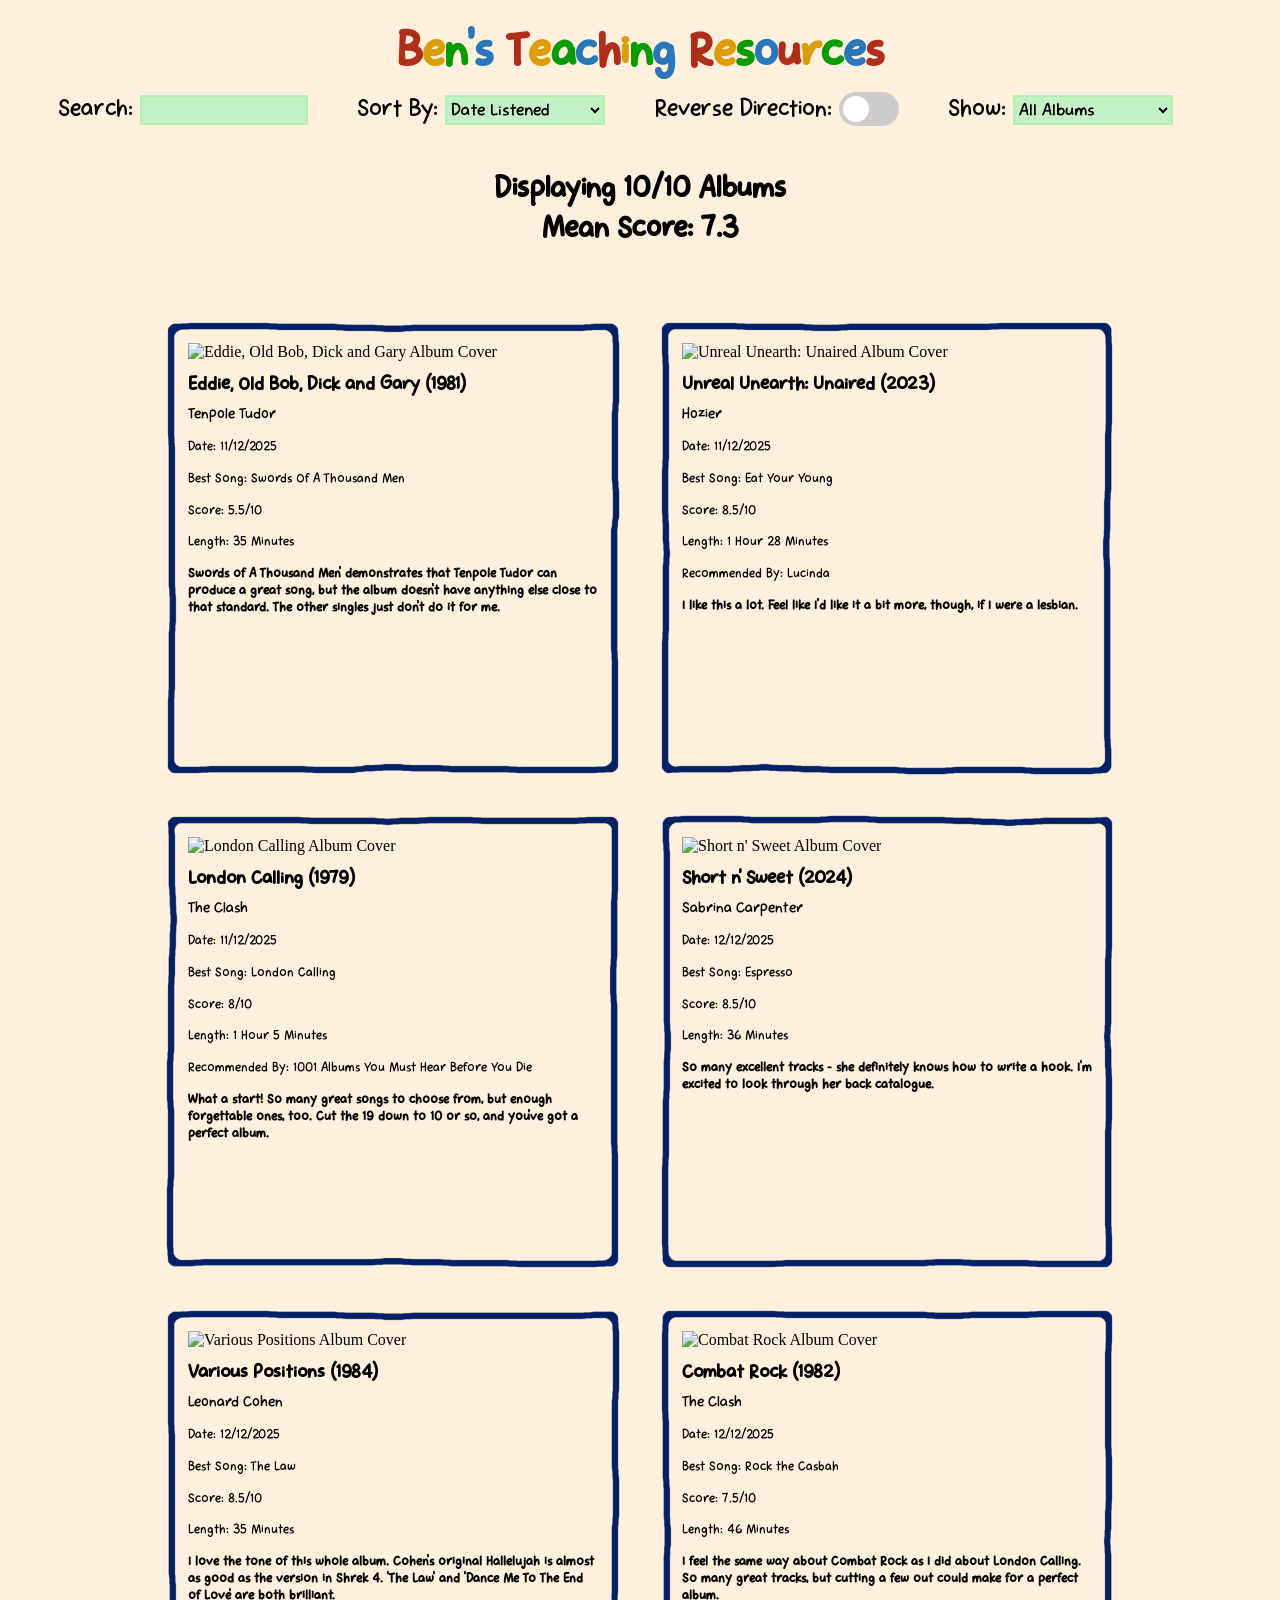
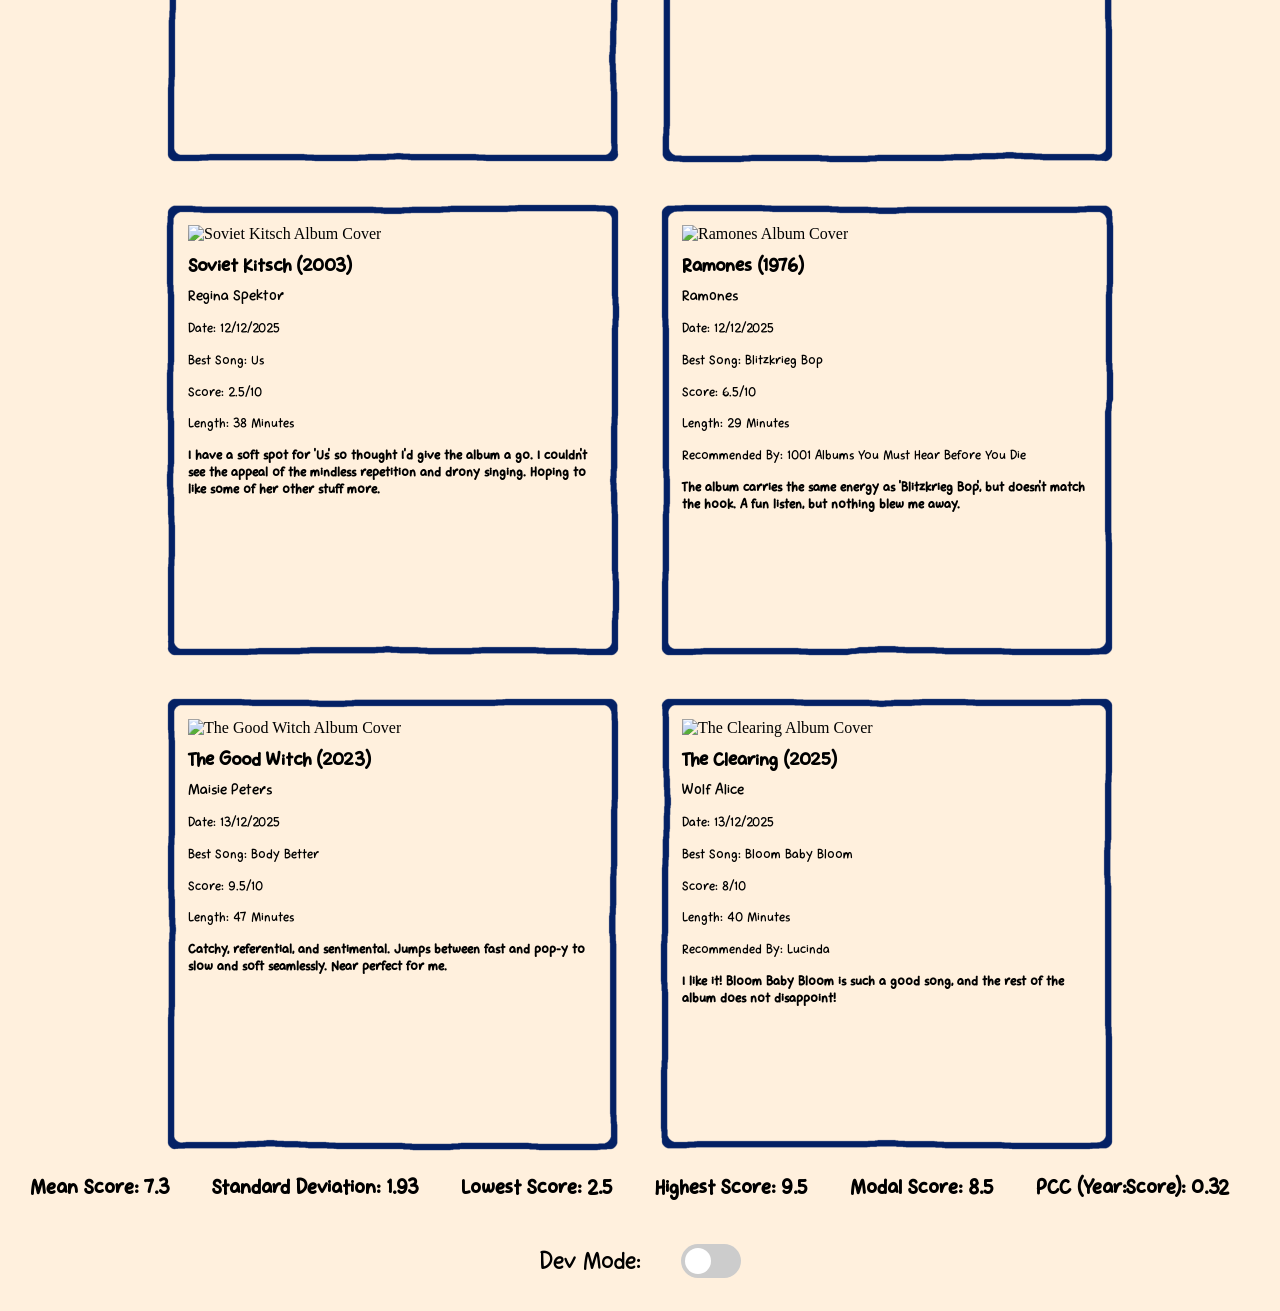
==== resources.html @ 210546ee "Added starter framework test" ====
<!DOCTYPE html>
<html lang="en">
<head>
    <meta charset="UTF-8">
    <meta name="viewport" content="width=device-width, initial-scale=1.0">
    <title>Resources</title>
    <script src="sortResources.js"></script>
    <script src="https://ajax.googleapis.com/ajax/libs/jquery/1.11.1/jquery.min.js"></script>
    <link rel="stylesheet" href="resourceStyles.css">
    <link rel="preconnect" href="https://fonts.googleapis.com">
    <link rel="preconnect" href="https://fonts.gstatic.com" crossorigin>
    <link href="https://fonts.googleapis.com/css2?family=Cascadia+Code:ital,wght@0,200..700;1,200..700&family=Fira+Code:wght@300..700&family=Happy+Monkey&family=IM+Fell+DW+Pica:ital@0;1&family=Lora:ital,wght@0,400..700;1,400..700&family=Roboto:ital,wght@0,100..900;1,100..900&family=Winky+Rough:ital,wght@0,300..900;1,300..900&display=swap" rel="stylesheet">
</head>
<body>
    <div class="fullTitle">
        <div class="colourRed" >B</div>
        <div  class="colourYellow">e</div>
        <div  class="colourGreen">n</div>
        <div  class="colourBlue">'s </div>
        <div  class="colourRed">T</div>
        <div  class="colourYellow">e</div>
        <div  class="colourGreen">a</div>
        <div  class="colourBlue">c</div>
        <div  class="colourRed">h</div>
        <div  class="colourYellow">i</div>
        <div  class="colourGreen">n</div>
        <div  class="colourBlue">g </div>
        <div  class="colourRed">R</div>
        <div  class="colourYellow">e</div>
        <div  class="colourGreen">s</div>
        <div  class="colourBlue">o</div>
        <div  class="colourRed">u</div>
        <div  class="colourYellow">r</div>
        <div  class="colourGreen">c</div>
        <div  class="colourBlue">e</div>
        <div  class="colourRed">s</div>
    </div>
    <div class="controls">

        
        <div class="control" class="standardText">Search:
            <input type="text" name="search" id="search" class="standardText"/>
        </div>
        <div class="control">Sort By:
            <select name="sort" id="sort" class="standardText">
                <option value="ID" class="standardText">Date Listened</option>
                <option value="Artist" class="standardText">Artist</option>
                <option value="Name" class="standardText">Album Name</option>
                <option value="Score" class="standardText">Score</option>
                <option value="Length" class="standardText">Length</option>
                <option value="Year" class="standardText">Release Year</option>
                <option value="Stone" class="standardText">Rolling Stone Top 500 Ranking</option>
            </select>
        </div>
        <div class="control">Reverse Direction:
            <label class="switch">
                <input type="checkbox" name="order" id="order">
                <span class="slider round"></span>
            </label>
        </div>
        
        <div class="control">Show:
            <select name="displayType" id="displayType" class="standardText" onchange="delayedSearching()">
                <option value="All" class="standardText">All Albums</option>
                <option value="Month" class="standardText">By Listen Month</option>
                <option value="Recommender" class="standardText">Recommendended By</option>
                <option value="Artist" class="standardText">By Artist</option>
                <option value="Decade" class="standardText">From Decade</option>
                <option value="Genre" class="standardText">By Genre</option>
                <option value="Country" class="standardText">By Location</option>
                <option value="Revisited" class="standardText">Whether Revisited</option>
                <option value="Collections" class="standardText">By Collection</option>
            </select>
        </div>
        <div id="choosers"></div>
    </div>
    <div class="counter">
    <div id="albumCount" class="topstats"></div>
    </div>
    <div id="albums" class="bigHolder"></div>
    <div id="stats" class="stats"></div>

            <div class="extraHolder">Dev Mode:
            <label class="switchTwo">
                <input type="checkbox" name="devm" id="devm">
                <span class="slider round"></span>
            </label>
        </div>
        <script src="sortResources.js"></script>
</body>
</html>
---- resourceStyles.css ----
@font-face {
    font-family: mainFont;
    src: url(./fonts/Mochibop-Demo.ttf);
}



.control {
    padding-bottom: 4px;
    font-family: mainFont;
    font-size: 27px;
    
}

input {
    width: 10rem;
    background-color: #c3f0c6;
    border: #b2eeac 2px solid;
    font-size: 20px;
    font-family: mainFont;
}
select {
    width: 10rem;
    background-color: #c3f0c6;
    border: #b2eeac 2px solid;
    font-size: 20px;
    font-family: mainFont;
}
select>option {
    background-color: #b8e1ba;
}

.controls {
    padding-bottom: 4px;
    font-size: 15px;
    font-family: mainFont;
    display : flex;
    justify-content: space-evenly;
    flex-wrap: wrap;
    align-content: center;
}

.fullTitle{
            display : flex;
    justify-content: center;
    flex-wrap: wrap;
    align-content: center;
    white-space:pre;
}

.title{
    font-size: 40pt;
    font-weight: bold;
    margin-top: 10px;
    margin-bottom: 10px;
    font-family: mainFont;
    background-color: #FFF0DD;
}

.counter{
        font-size: 25pt;
    font-weight: bold;
    font-family: mainFont;
    background-color: #FFF0DD;
    display : flex;
    justify-content: center;
    flex-wrap: wrap;
    align-content: center;
    white-space:pre;
}

.colourRed{
    font-size: 40pt;
    font-weight: bold;
    margin-top: 10px;
    margin-bottom: 10px;
    font-family: mainFont;
    color: #B02E18;
}

.stats{
            font-size: 17pt;
    font-weight: bold;
    font-family: mainFont;
    background-color: #FFF0DD;
    display : flex;
    justify-content: space-evenly;
    flex-wrap: wrap;
    align-content: center;
    white-space:pre;
}

.topstats{
    font-weight: bold;
    font-family: mainFont;
    background-color: #FFF0DD;
    display : flex;
    justify-content: space-evenly;
    flex-wrap: wrap;
    align-content: center;
    text-align: center;
    white-space:pre;
}

.colourYellow{
    font-size: 40pt;
    font-weight: bold;
    margin-top: 10px;
    margin-bottom: 10px;
    font-family: mainFont;
    color: #DD9C04;
}

.colourBlue{
    font-size: 40pt;
    font-weight: bold;
    margin-top: 10px;
    margin-bottom: 10px;
    font-family: mainFont;
    color: #2877BA;
}

.colourGreen{
    font-size: 40pt;
    font-weight: bold;
    margin-top: 10px;
    margin-bottom: 10px;
    font-family: mainFont;
    color: #079C04;
}


.albums { width: 300px; margin-left: 12px; }
.album .name { font-size: 16pt; font-weight: bold; margin-top: 10px; margin-bottom: 0px; font-family: mainFont;}
.album .artist { display: block; font-size: 13pt; margin-top: 5px; margin-bottom: 5px; font-family: mainFont;}
.album .Date { display: block; font-size: 10pt; font-family: mainFont;}
.album .id { color: green; }

.album .standardText {
    font-size: 11pt;
    font-family: mainFont;
    font-weight: 400;
    font-style: normal;
}


.album .boldText { font-size: 11pt; font-weight: bold; font-family: mainFont;}
.album .albumCover {width : 100px; height: 100;}

/*SLIDER STUFF*/
.direction_button{
    min-height : 30px;
    min-width : 30px;
    
}

.switch {
  position: relative;
  display: inline-block;
  width: 60px;
  height: 34px;
}

.switchTwo {
  position: relative;
  display: inline-block;
  width: 60px;
  height: 34px;
}

.switchTwo input { 
  opacity: 0;
  width: 0;
  height: 0;
}

.switch input { 
  opacity: 0;
  width: 0;
  height: 0;
}

.slider {
  position: absolute;
  cursor: pointer;
  top: 0;
  left: 0;
  right: 0;
  bottom: 0;
  background-color: #ccc;
  -webkit-transition: .4s;
  transition: .4s;
}

.slider:before {
  position: absolute;
  content: "";
  height: 26px;
  width: 26px;
  left: 4px;
  bottom: 4px;
  background-color: white;
  -webkit-transition: .4s;
  transition: .4s;
}

input:checked + .slider {
  background-color: #2196F3;
}

input:focus + .slider {
  box-shadow: 0 0 1px #2196F3;
}

input:checked + .slider:before {
  -webkit-transform: translateX(26px);
  -ms-transform: translateX(26px);
  transform: translateX(26px);
}

/* Rounded sliders */
.slider.round {
  border-radius: 34px;
}

.slider.round:before {
  border-radius: 50%;
}

body {
  background-color: #FFF0DD;
}



/*ALBUM STUFF*/
.bigHolder{
    min-height: 675px;
    display: flex;
    justify-content: center;
    align-items: center;
    flex-wrap: wrap;
    align-content: center;
    row-gap :0px;
    column-gap: 40px;
    background-color: #FFF0DD;
}

.extraHolder{
    min-height: 75px;
    display: flex;
    justify-content: center;
    align-items: center;
    flex-wrap: wrap;
    align-content: center;
    row-gap :0px;
    column-gap: 40px;
    background-color: #FFF0DD;

        padding-bottom: 4px;
    font-family: mainFont;
    font-size: 27px;
}

.album{
     padding: 22px; 
     margin-bottom: 0px; 
     width: 410px;
     height: 410px;
     background-size: cover;
     margin-top: 40px;
    }

.album_1{
    background-image: url(./images/UI/border_1.png);
    }

.album_2{
    background-image: url(./images/UI/border_2.png);
    }

.album_3{
    background-image: url(./images/UI/border_3.png);
    }

.album_4{
    background-image: url(./images/UI/border_4.png);
    }

.album_5{
    background-image: url(./images/UI/border_5.png);
    }

.album_6{
    background-image: url(./images/UI/border_6.png);
    }

.album_0{
    background-image: url(./images/UI/border_0.png);
    }
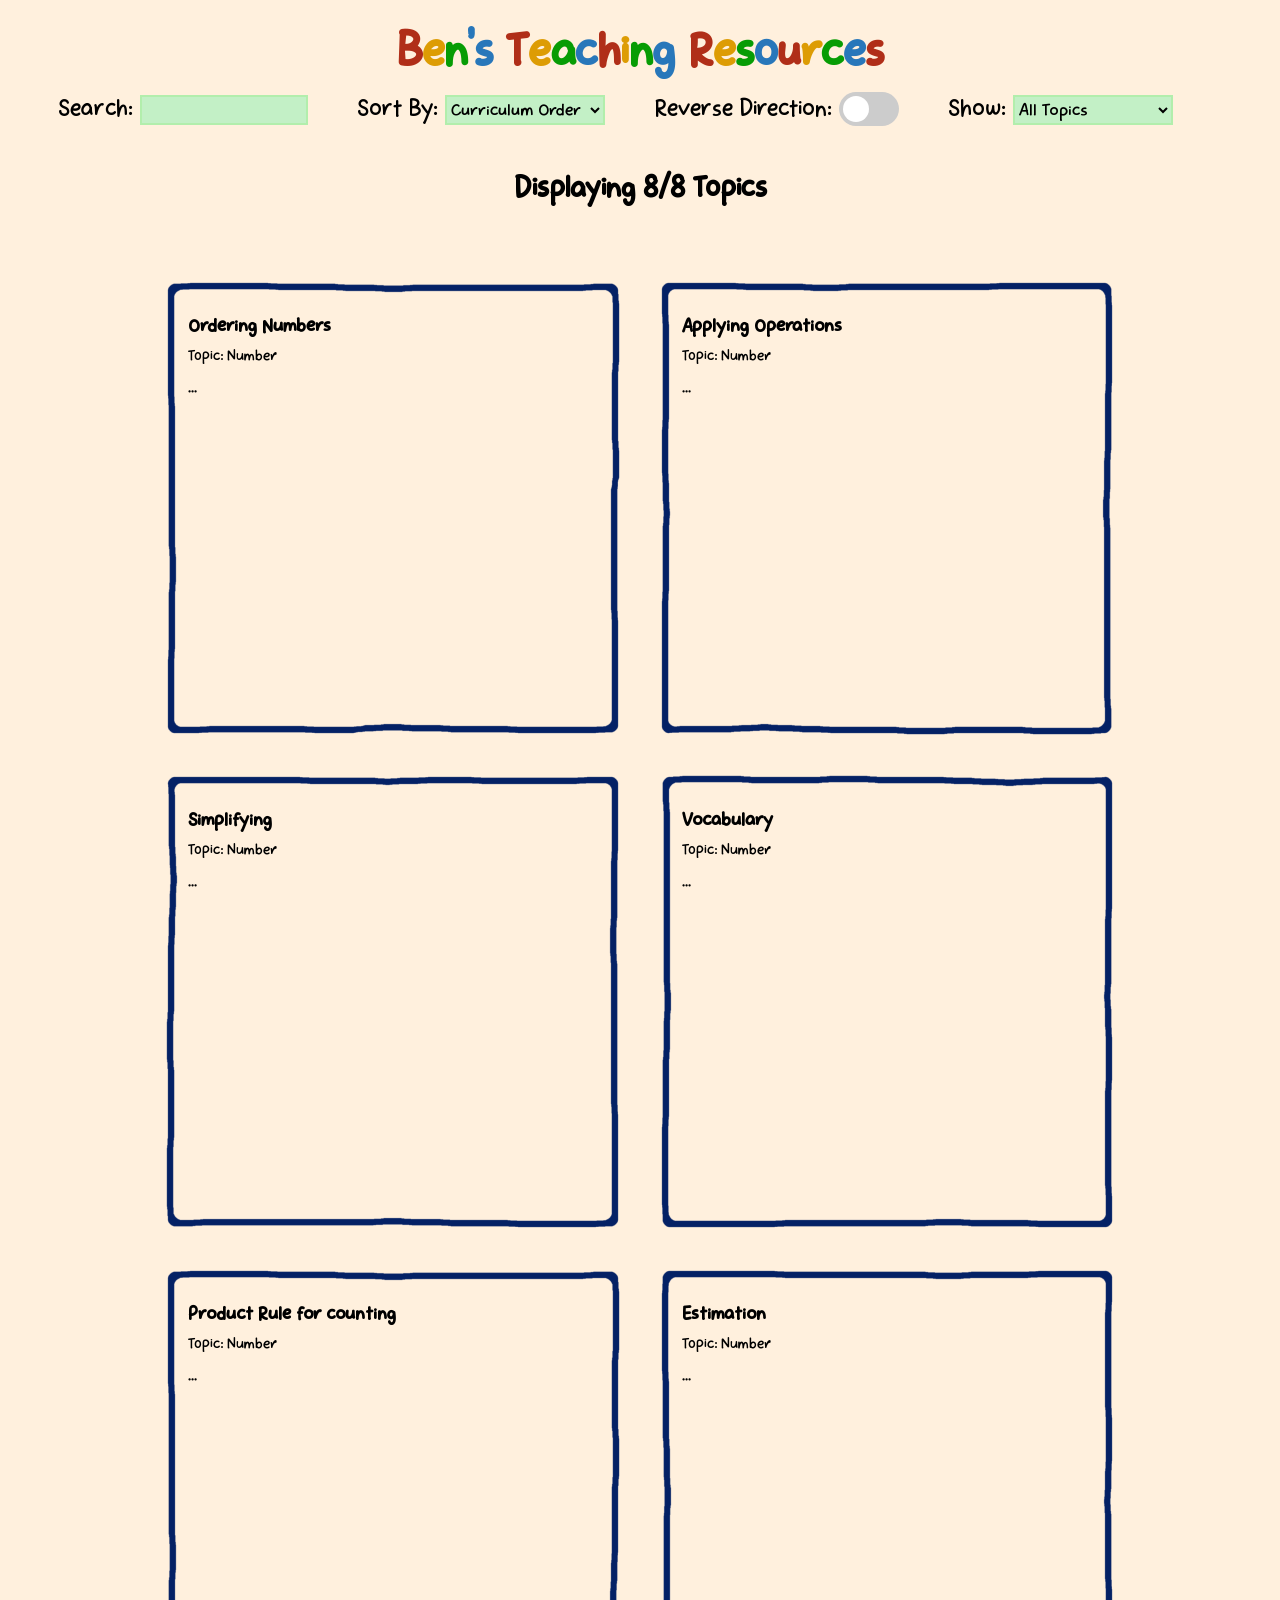
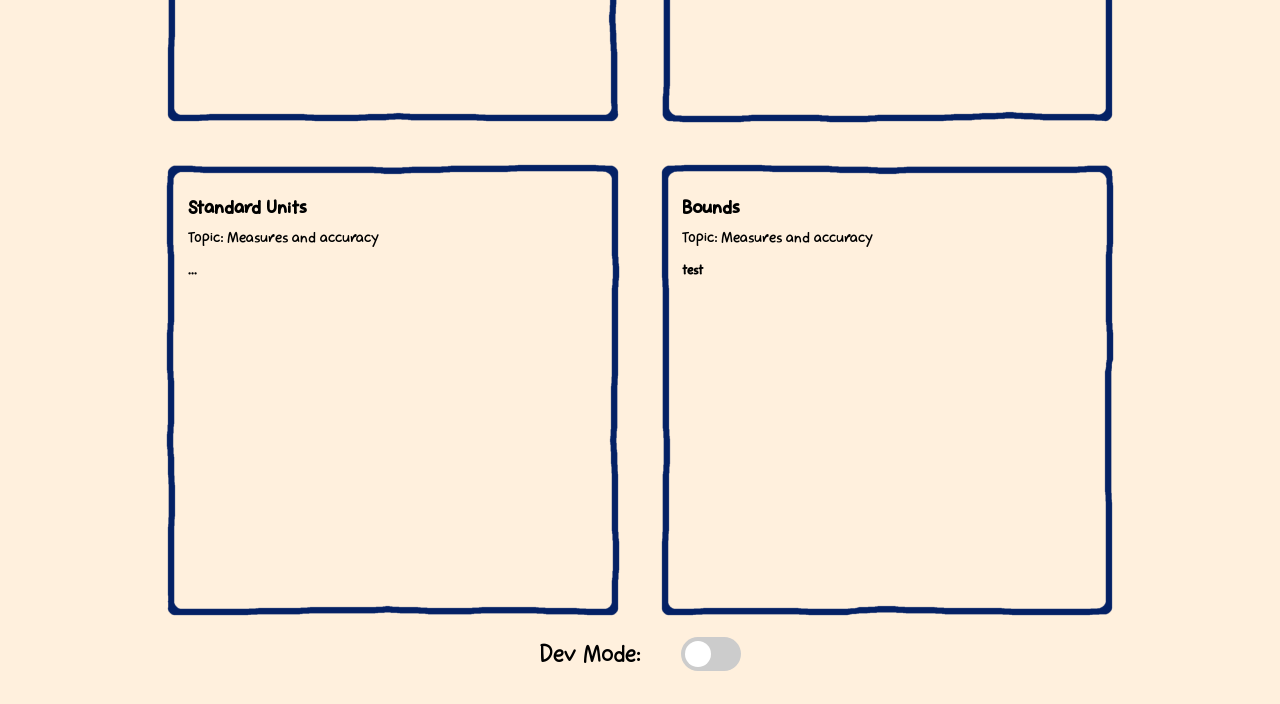
==== commit 2c6de68b: "Changed focus to teaching resources Removed album sorting features and added resource sorting featur" ====
--- a/resources.html
+++ b/resources.html
@@ -43,13 +43,8 @@
         </div>
         <div class="control">Sort By:
             <select name="sort" id="sort" class="standardText">
-                <option value="ID" class="standardText">Date Listened</option>
-                <option value="Artist" class="standardText">Artist</option>
-                <option value="Name" class="standardText">Album Name</option>
-                <option value="Score" class="standardText">Score</option>
-                <option value="Length" class="standardText">Length</option>
-                <option value="Year" class="standardText">Release Year</option>
-                <option value="Stone" class="standardText">Rolling Stone Top 500 Ranking</option>
+                <option value="ID" class="standardText">Curriculum Order</option>
+                <option value="Name" class="standardText">Topic Name</option>
             </select>
         </div>
         <div class="control">Reverse Direction:
@@ -61,15 +56,9 @@
         
         <div class="control">Show:
             <select name="displayType" id="displayType" class="standardText" onchange="delayedSearching()">
-                <option value="All" class="standardText">All Albums</option>
-                <option value="Month" class="standardText">By Listen Month</option>
-                <option value="Recommender" class="standardText">Recommendended By</option>
-                <option value="Artist" class="standardText">By Artist</option>
-                <option value="Decade" class="standardText">From Decade</option>
-                <option value="Genre" class="standardText">By Genre</option>
-                <option value="Country" class="standardText">By Location</option>
-                <option value="Revisited" class="standardText">Whether Revisited</option>
-                <option value="Collections" class="standardText">By Collection</option>
+                <option value="All" class="standardText">All Topics</option>
+                <option value="Area" class="standardText">By Area of Study</option>
+                <option value="Available" class="standardText">By Available Resources</option>
             </select>
         </div>
         <div id="choosers"></div>
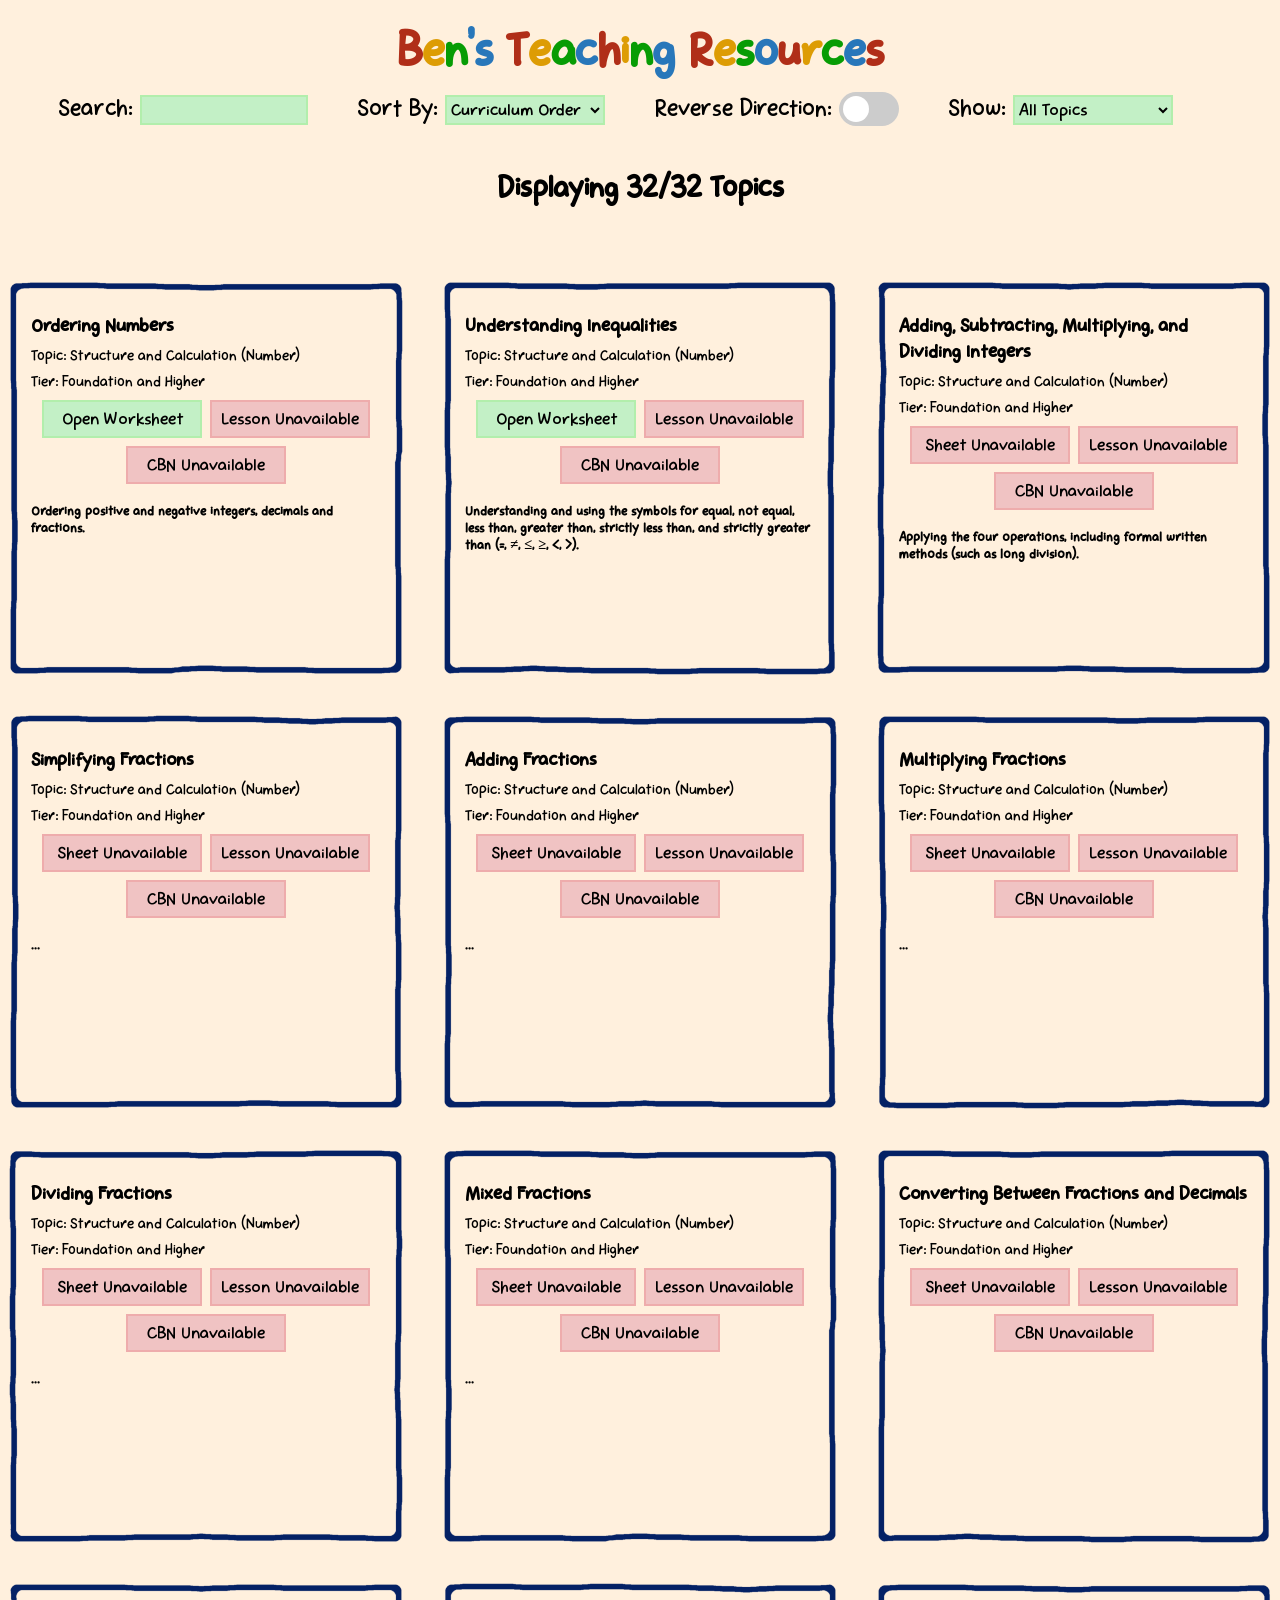
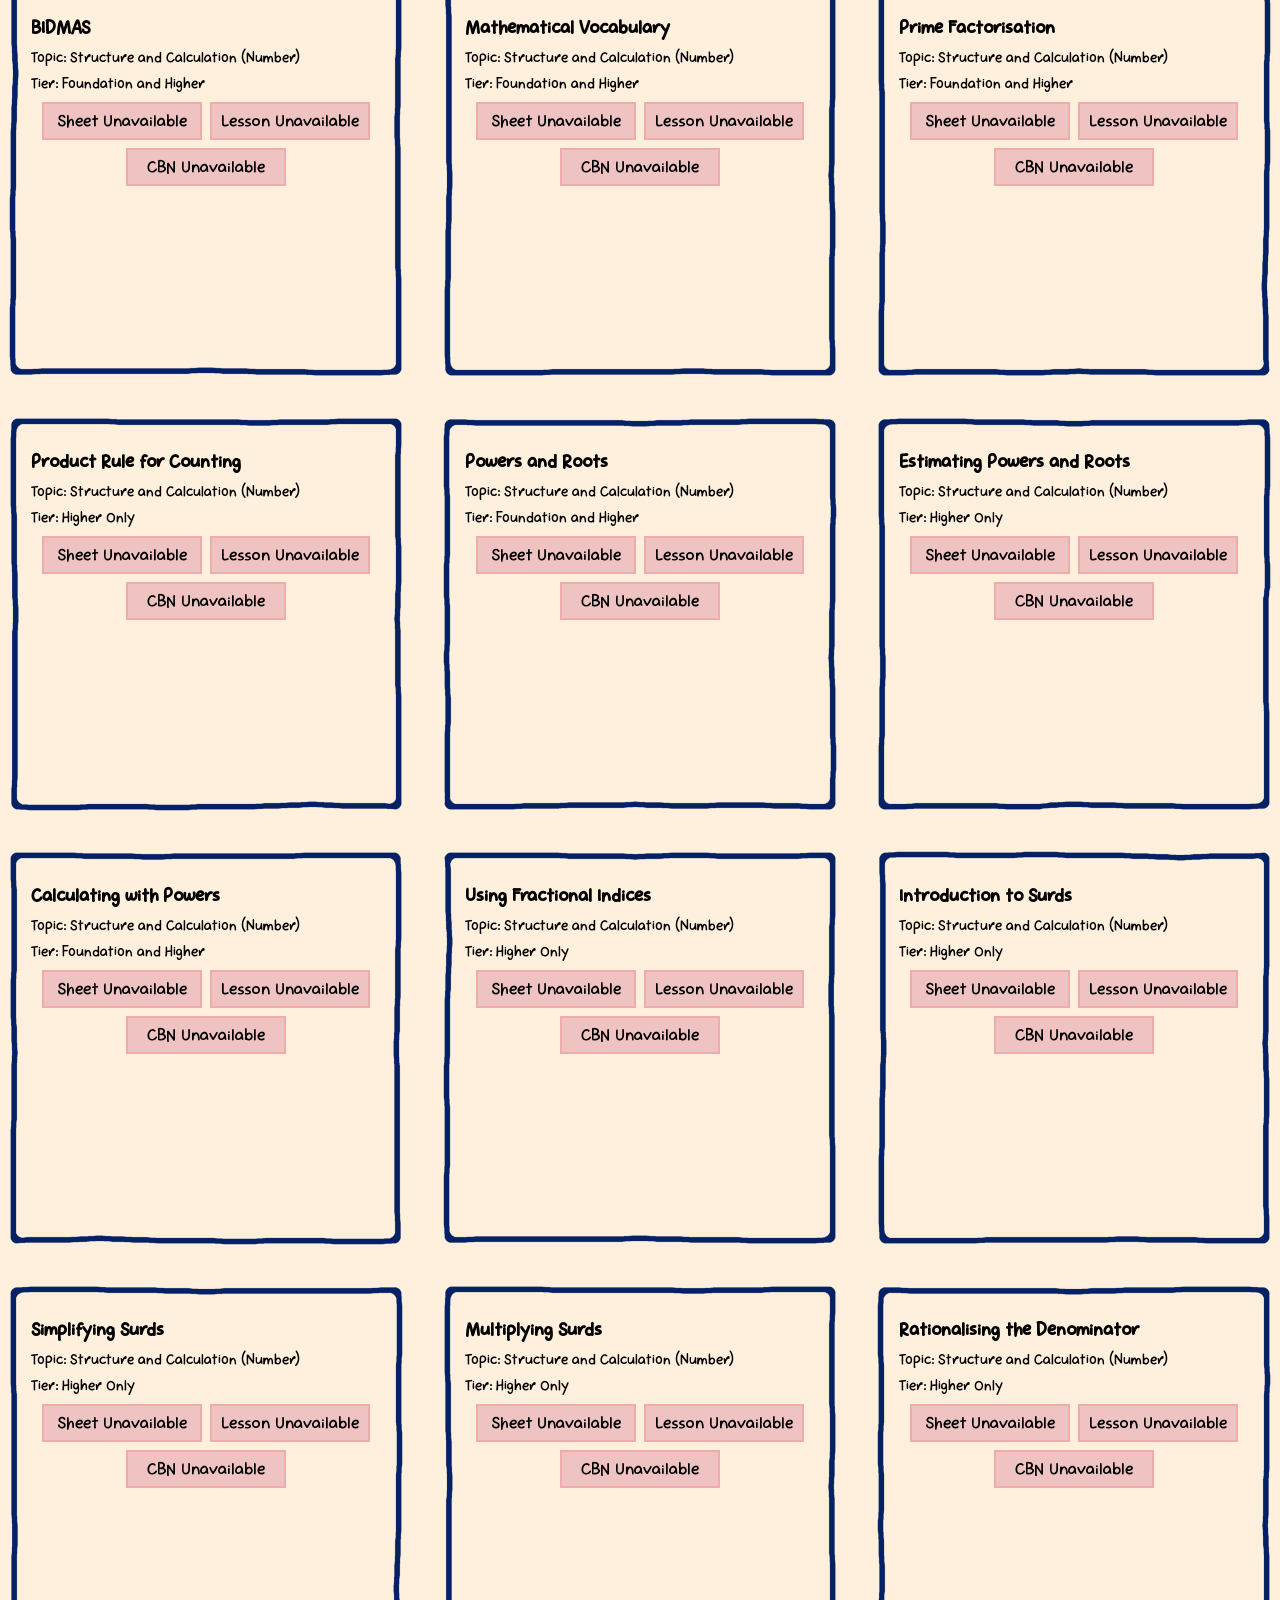
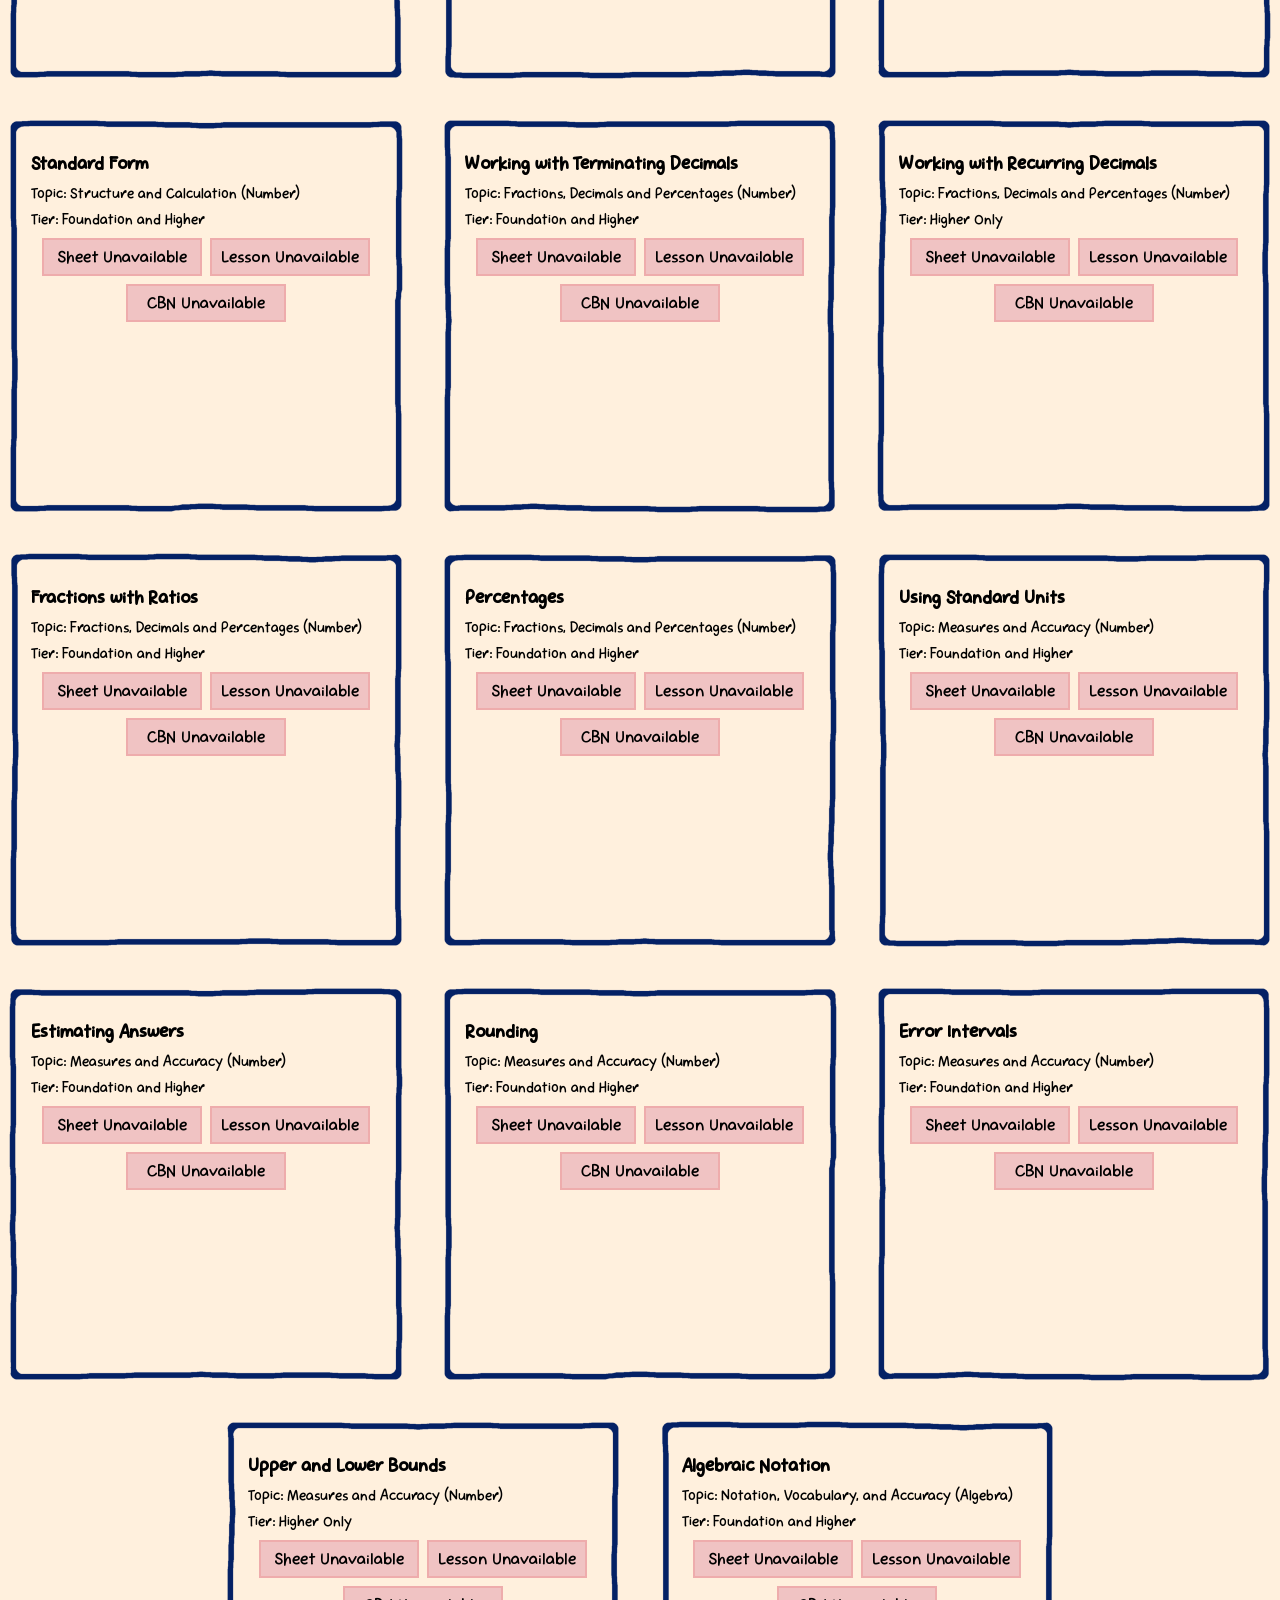
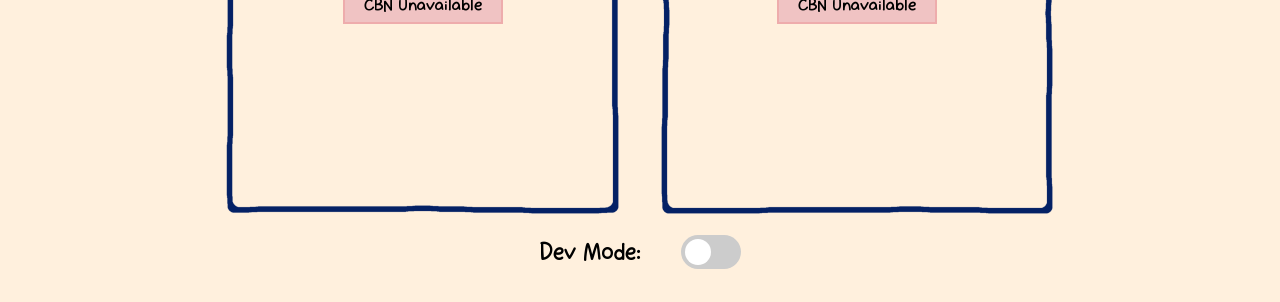
==== commit 479c1637: "Added first 32 topics and fixed searching" ====
--- a/resources.html
+++ b/resources.html
@@ -59,6 +59,7 @@
                 <option value="All" class="standardText">All Topics</option>
                 <option value="Area" class="standardText">By Area of Study</option>
                 <option value="Available" class="standardText">By Available Resources</option>
+                <option value="Tier" class="standardText">By Tier</option>
             </select>
         </div>
         <div id="choosers"></div>
--- a/resourceStyles.css
+++ b/resourceStyles.css
@@ -20,7 +20,39 @@
     font-size: 20px;
     font-family: mainFont;
 }
+
+.emptyButton{
+
+    width: 10rem;
+    background-color: #f0c3c3;
+    border: #eeacac 2px solid;
+    font-size: 20px;
+    font-family: mainFont;
+
+    padding: 5px;
+    margin-top: 4px;
+    margin-left: 4px;
+    margin-right : 4px;
+    margin-bottom : 4px;
+
+}
+
+.padded{
+    padding: 5px;
+    margin-top: 4px;
+    margin-left: 4px;
+    margin-right : 4px;
+    margin-bottom : 4px;
+}
 select {
+    width: 10rem;
+    background-color: #c3f0c6;
+    border: #b2eeac 2px solid;
+    font-size: 20px;
+    font-family: mainFont;
+}
+
+button {
     width: 10rem;
     background-color: #c3f0c6;
     border: #b2eeac 2px solid;
@@ -236,7 +268,7 @@
 
 /*ALBUM STUFF*/
 .bigHolder{
-    min-height: 675px;
+    min-height: 420px;
     display: flex;
     justify-content: center;
     align-items: center;
@@ -266,8 +298,8 @@
 .album{
      padding: 22px; 
      margin-bottom: 0px; 
-     width: 410px;
-     height: 410px;
+     width: 350px;
+     height: 350px;
      background-size: cover;
      margin-top: 40px;
     }
